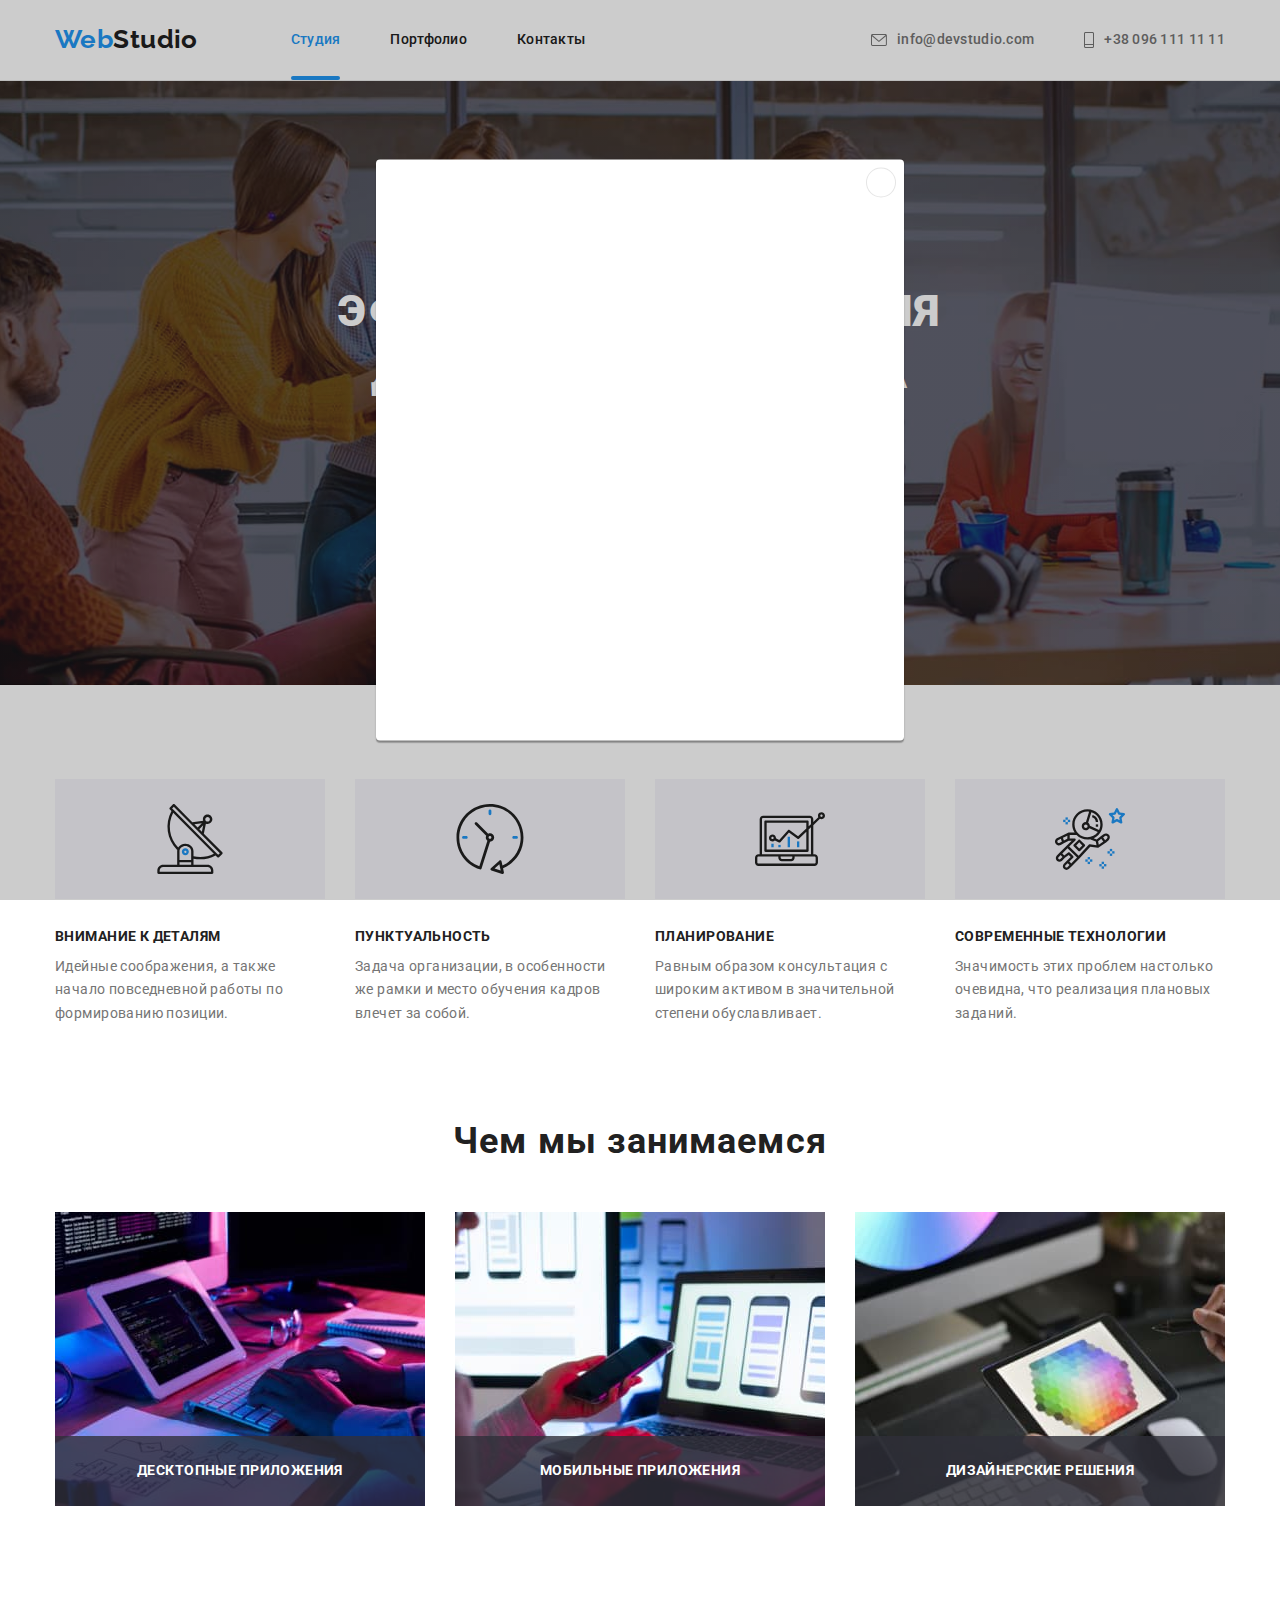
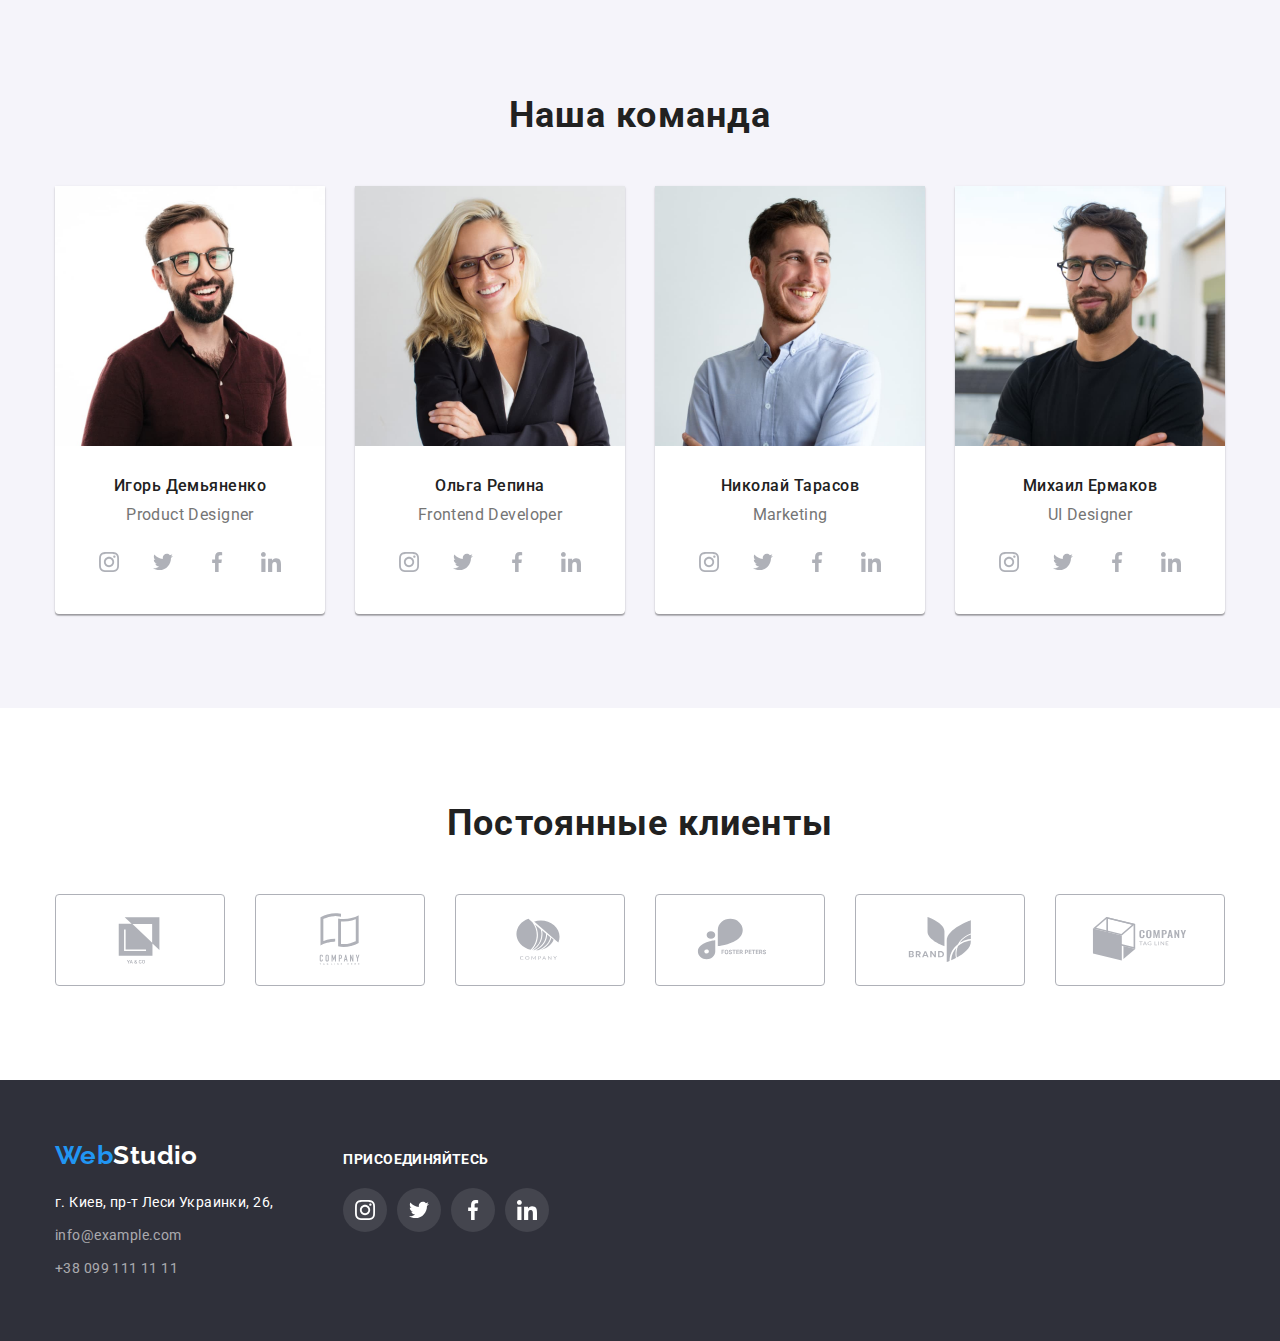
==== index.html @ ca1852e1 "Add overlay portfolio and modal" ====
<!DOCTYPE html>
<html lang="ru">
  <head>
    <meta charset="UTF-8" />
    <meta http-equiv="X-UA-Compatible" content="IE=edge" />
    <meta name="viewport" content="width=device-width, initial-scale=1.0" />
    <title lang="en">WebStudio</title>
    <link
      href="https://fonts.googleapis.com/css2?family=Raleway:wght@700&family=Roboto:wght@400;500;700;900&display=swap"
      rel="stylesheet"
    />
    <link
      rel="stylesheet"
      href="https://cdnjs.cloudflare.com/ajax/libs/modern-normalize/1.1.0/modern-normalize.min.css"
    />
    <link rel="stylesheet" href="./css/styles.css" />
  </head>
  <body>
    <!--Шапка в сайте-->
    <header class="header">
      <!--Навигация в шапке-->
      <div class="container header-content">
        <nav class="header-content">
          <a href="./index.html" class="logo text"><span class="logo-first">Web</span>Studio</a>
          <ul class="naw-list">
            <li class="naw-list-item">
              <a href="./index.html" class="link text current">Студия</a>
            </li>
            <li class="naw-list-item">
              <a href="./portfolio.html" target="_blank" class="link text">Портфолио</a>
            </li>
            <li class="naw-list-item"><a href="" class="link text list">Контакты</a></li>
          </ul>
        </nav>

        <!--Блок контакты-->

        <ul class="contacts-block">
          <li class="contacts-block-item">
            <a href="mailto:info@devstudio.com" class="link text">
              <svg class="contacts-block-icon" width="16px" height="12px">
                <use href="./images/sprite.svg#icon-envelope"></use>
              </svg>
              info@devstudio.com
            </a>
          </li>
          <li class="contacts-block-item">
            <a href="tel:+380961111111" class="link text"
              ><svg class="contacts-block-icon" width="10px" height="16px">
                <use href="./images/sprite.svg#icon-mobile"></use>
              </svg>
              +38 096 111 11 11
            </a>
          </li>
        </ul>
      </div>
    </header>
    <main>
      <section class="hero">
        <h1 class="hero-title">Эффективные решения<br />для вашего бизнеса</h1>
        <button type="button" class="button-hero">Заказать услугу</button>
      </section>

      <!--Наши преимущества-->
      <section class="section">
        <div class="container">
          <!--Скрытый заголовок-->
          <h2 class="visually-hidden">Преимущества</h2>
          <ul class="benefits-list">
            <li class="benefits-item">
              <h3 class="benefits-title">Внимание к деталям</h3>
              <p>
                Идейные соображения, а также начало повседневной работы по формированию позиции.
              </p>
            </li>
            <li class="benefits-item">
              <h3 class="benefits-title">Пунктуальность</h3>
              <p>
                Задача организации, в особенности же рамки и место обучения кадров влечет за собой.
              </p>
            </li>
            <li class="benefits-item">
              <h3 class="benefits-title">Планирование</h3>
              <p>
                Равным образом консультация с широким активом в значительной степени обуславливает.
              </p>
            </li>
            <li class="benefits-item">
              <h3 class="benefits-title">Современные технологии</h3>
              <p>Значимость этих проблем настолько очевидна, что реализация плановых заданий.</p>
            </li>
          </ul>
        </div>
      </section>
      <!-- Чем мы занимаемся -->
      <section class="section about-us-section">
        <div class="container">
          <h2 class="section-title">Чем мы занимаемся</h2>
          <ul class="about-us-list">
            <li class="about-us-item">
              <div class="about-us-item-thumb">
                <img src="./images/img.jpg" alt="Десктопные приложения" width="370" height="294" />

                <p class="about-us-item-text">Десктопные приложения</p>
              </div>
            </li>
            <li class="about-us-item">
              <div class="about-us-item-thumb">
                <img src="./images/img1.jpg" alt="Мобильные приложения" width="370" height="294" />
                <p class="about-us-item-text">Мобильные приложения</p>
              </div>
            </li>
            <li class="about-us-item">
              <div class="about-us-item-thumb">
                <img src="./images/img2.jpg" alt="Мобильные приложения" width="370" height="294" />
                <p class="about-us-item-text">Дизайнерские решения</p>
              </div>
            </li>
          </ul>
        </div>
      </section>
      <!--Наша команда-->
      <section class="section team">
        <div class="container">
          <h2 class="section-title">Наша команда</h2>
          <ul class="team-list">
            <li class="team-item">
              <img src="./images/img3.jpg" alt="Photo" width="270" height="260" />
              <h3 class="team-title">Игорь Демьяненко</h3>
              <p lang="en">Product Designer</p>
              <ul class="social-icons-list">
                <li class="social-icons-item">
                  <a href="">
                    <svg class="icon" width="44" height="44">
                      <use href="./images/sprite.svg#icon-instagram"></use>
                    </svg>
                  </a>
                </li>
                <li class="social-icons-item">
                  <a href="">
                    <svg class="icon" width="44" height="44">
                      <use href="./images/sprite.svg#icon-twitter"></use>
                    </svg>
                  </a>
                </li>
                <li class="social-icons-item">
                  <a href="">
                    <svg class="icon" width="44" height="44">
                      <use href="./images/sprite.svg#icon-facebook"></use>
                    </svg>
                  </a>
                </li>
                <li class="social-icons-item">
                  <a href="">
                    <svg class="icon" width="44" height="44">
                      <use href="./images/sprite.svg#icon-linkedin"></use>
                    </svg>
                  </a>
                </li>
              </ul>
            </li>
            <li class="team-item">
              <img src="./images/img4.jpg" alt="Photo" width="270" height="260" />
              <h3 class="team-title">Ольга Репина</h3>
              <p lang="en">Frontend Developer</p>
              <ul class="social-icons-list">
                <li class="social-icons-item">
                  <a href="">
                    <svg class="icon" width="44" height="44">
                      <use href="./images/sprite.svg#icon-instagram"></use>
                    </svg>
                  </a>
                </li>
                <li class="social-icons-item">
                  <a href="">
                    <svg class="icon" width="44" height="44">
                      <use href="./images/sprite.svg#icon-twitter"></use>
                    </svg>
                  </a>
                </li>
                <li class="social-icons-item">
                  <a href="">
                    <svg class="icon" width="44" height="44">
                      <use href="./images/sprite.svg#icon-facebook"></use>
                    </svg>
                  </a>
                </li>
                <li class="social-icons-item">
                  <a href="">
                    <svg class="icon" width="44" height="44">
                      <use href="./images/sprite.svg#icon-linkedin"></use>
                    </svg>
                  </a>
                </li>
              </ul>
            </li>
            <li class="team-item">
              <img src="./images/img5.jpg" alt="Photo" width="270" height="260" />
              <h3 class="team-title">Николай Тарасов</h3>
              <p lang="en">Marketing</p>
              <ul class="social-icons-list">
                <li class="social-icons-item">
                  <a href="">
                    <svg class="icon" width="44" height="44">
                      <use href="./images/sprite.svg#icon-instagram"></use>
                    </svg>
                  </a>
                </li>
                <li class="social-icons-item">
                  <a href="">
                    <svg class="icon" width="44" height="44">
                      <use href="./images/sprite.svg#icon-twitter"></use>
                    </svg>
                  </a>
                </li>
                <li class="social-icons-item">
                  <a href="">
                    <svg class="icon" width="44" height="44">
                      <use href="./images/sprite.svg#icon-facebook"></use>
                    </svg>
                  </a>
                </li>
                <li class="social-icons-item">
                  <a href="">
                    <svg class="icon" width="44" height="44">
                      <use href="./images/sprite.svg#icon-linkedin"></use>
                    </svg>
                  </a>
                </li>
              </ul>
            </li>
            <li class="team-item">
              <img src="./images/img6.jpg" alt="Photo" width="270" height="260" />
              <h3 class="team-title">Михаил Ермаков</h3>
              <p lang="en">UI Designer</p>
              <ul class="social-icons-list">
                <li class="social-icons-item">
                  <a href="">
                    <svg class="icon" width="44" height="44">
                      <use href="./images/sprite.svg#icon-instagram"></use>
                    </svg>
                  </a>
                </li>
                <li class="social-icons-item">
                  <a href="">
                    <svg class="icon" width="44" height="44">
                      <use href="./images/sprite.svg#icon-twitter"></use>
                    </svg>
                  </a>
                </li>
                <li class="social-icons-item">
                  <a href="">
                    <svg class="icon" width="44" height="44">
                      <use href="./images/sprite.svg#icon-facebook"></use>
                    </svg>
                  </a>
                </li>
                <li class="social-icons-item">
                  <a href="">
                    <svg class="icon" width="44" height="44">
                      <use href="./images/sprite.svg#icon-linkedin"></use>
                    </svg>
                  </a>
                </li>
              </ul>
            </li>
          </ul>
        </div>
      </section>
      <!-- Наши клиенты -->
      <section class="section">
        <div class="container">
          <h2 class="section-title">Постоянные клиенты</h2>
          <ul class="our-clients-list">
            <li class="our-clients-item">
              <a href="">
                <svg class="our-clients-icon" width="106px" height="60px">
                  <use href="./images/sprite.svg#icon-logo-5"></use>
                </svg>
              </a>
            </li>
            <li class="our-clients-item">
              <a href="">
                <svg class="our-clients-icon" width="106px" height="60px">
                  <use href="./images/sprite.svg#icon-logo-4"></use>
                </svg>
              </a>
            </li>
            <li class="our-clients-item">
              <a href="">
                <svg class="our-clients-icon" width="106px" height="60px">
                  <use href="./images/sprite.svg#icon-logo-3"></use>
                </svg>
              </a>
            </li>
            <li class="our-clients-item">
              <a href="">
                <svg class="our-clients-icon" width="106px" height="60px">
                  <use href="./images/sprite.svg#icon-logo-2"></use>
                </svg>
              </a>
            </li>
            <li class="our-clients-item">
              <a href="">
                <svg class="our-clients-icon" width="106px" height="60px">
                  <use href="./images/sprite.svg#icon-logo-1"></use>
                </svg>
              </a>
            </li>
            <li class="our-clients-item">
              <a href="">
                <svg class="our-clients-icon" width="106px" height="60px">
                  <use href="./images/sprite.svg#icon-logo-6"></use>
                </svg>
              </a>
            </li>
          </ul>
        </div>
      </section>
    </main>
    <!--Футер-->
    <footer class="footer">
      <div class="container footer-container">
        <div class="footer-box">
          <a href="" class="logo-footer text"> <span class="logo-footer-first">Web</span>Studio </a>

          <address>
            <ul class="contacts-footer">
              <li><a href="" class="link-address text"> г. Киев, пр-т Леси Украинки, 26,</a></li>
              <li>
                <a href="mailto:info@example.com" class="link-mail-footer link text"
                  >info@example.com</a
                >
              </li>
              <li>
                <a href="tel:+380991111111" class="link-tel-footer link text">+38 099 111 11 11</a>
              </li>
            </ul>
          </address>
        </div>

        <div class="footer-social-box">
          <p class="footer-text">Присоединяйтесь</p>
          <ul class="footer-social-list">
            <li class="footer-social-item">
              <a href="">
                <svg class="icon-footer" width="44" height="44">
                  <use href="./images/sprite.svg#icon-instagram"></use>
                </svg>
              </a>
            </li>
            <li class="footer-social-item">
              <a href="">
                <svg class="icon-footer" width="44" height="44">
                  <use href="./images/sprite.svg#icon-twitter"></use>
                </svg>
              </a>
            </li>
            <li class="footer-social-item">
              <a href="">
                <svg class="icon-footer" width="44" height="44">
                  <use href="./images/sprite.svg#icon-facebook"></use>
                </svg>
              </a>
            </li>
            <li class="footer-social-item">
              <a href="">
                <svg class="icon-footer" width="44" height="44">
                  <use href="./images/sprite.svg#icon-linkedin"></use>
                </svg>
              </a>
            </li>
          </ul>
        </div>
      </div>
    </footer>
    <div class="backdrop">
      <div class="modal">
        <button type="button" class="modal-btn">
          <swg class="modal-icon-btn" width="11" height="11">
            <use href="./images/sprite.svg#icon-cross"></use>
          </swg>
        </button>
      </div>
    </div>
  </body>
</html>
---- css/styles.css ----
:root {
  --title-text-color: #212121;
  --primary-text-color: #757575;
  --accent-color: #2196f3;
  --white-color: #ffffff;
  --contacts-footer-color: rgba(255, 255, 255, 0.6);
  --bg-hero-footer: #2f303a;
  --bg-grey: #f5f4fa;
  --icon-color: #afb1b8;
  --card-set-gap: 30px;
}
body {
  background-color: var(--white-color);
  color: var(--primary-text-color);
  font-family: Roboto, sans-serif;
  font-size: 14px;
  letter-spacing: 0.03em;
}
h1,
h2,
h3,
h4,
h5,
h6,
p {
  margin: 0;
  padding: 0;
}
ul,
ol {
  margin: 0;
  padding: 0;
  list-style: none;
}
img {
  display: block;
  max-width: 100%;
  height: auto;
}
/* Утилитарные классы */
.container {
  width: 1200px;
  margin-left: auto;
  margin-right: auto;
  padding-left: 15px;
  padding-right: 15px;
  /* background-color: antiquewhite; */
  /* outline: 2px solid tomato; */
}
.section {
  /* border: 1px solid black; */
  padding-top: 94px;
  padding-bottom: 94px;
}
/* .list {
  padding: 0;
  margin: 0;
  list-style: none;
} */
.text {
  text-decoration: none;
}
.visually-hidden {
  position: absolute;
  width: 1px;
  height: 1px;
  margin: -1px;
  border: 0;
  padding: 0;
  white-space: nowrap;
  clip-path: inset(100%);
  clip: rect(0 0 0 0);
  overflow: hidden;
}

/* Хедер */
.header {
  background-color: var(--white-color);
  border-bottom: 1px solid #ececec;
}
.header-content {
  display: flex;
  align-items: center;
}
.logo {
  margin-right: 93px;
  color: var(--title-text-color);
  font-family: Raleway, sans-serif;
  font-weight: 700;
  font-size: 26px;
  line-height: 1.2;
}
.logo-first {
  color: var(--accent-color);
  font-family: Raleway, sans-serif;
  font-weight: 700;
  font-size: 26px;
  line-height: 1.2;
}
/* Навигация шапка */

.naw-list {
  display: flex;
}
.naw-list-item:not(:last-child) {
  margin-right: 50px;
}

.naw-list .link {
  display: block;
  padding-top: 32px;
  padding-bottom: 32px;

  color: var(--title-text-color);

  font-weight: 500;
  line-height: 1.14;
  letter-spacing: 0.02em;
}
.naw-list .link:hover,
.naw-list .link:focus {
  color: var(--accent-color);
  font-weight: 500;
  line-height: 1.14;
  letter-spacing: 0.02em;
}
.naw-list .link.current {
  position: relative;
  color: var(--accent-color);
  font-weight: 500;
  line-height: 1.14;
  letter-spacing: 0.02em;
}
.naw-list .link.current::after {
  position: absolute;
  bottom: 0;
  left: 0;

  content: '';
  display: inline-block;
  width: 100%;
  height: 4px;
  background: var(--accent-color);
  border-radius: 2px;
}
/* Блок контакты */
.contacts-block {
  display: flex;
  margin-left: auto;
}
.contacts-block-item:not(:last-child) {
  margin-right: 50px;
}
.contacts-block .link {
  display: flex;
  align-items: center;
  padding-top: 32px;
  padding-bottom: 32px;

  color: var(--primary-text-color);
  font-weight: 500;

  line-height: 1.14;
  letter-spacing: 0.02em;
}
.contacts-block .link:hover,
.contacts-block .link:focus {
  color: var(--accent-color);
}

.contacts-block-icon {
  margin-right: 10px;
  fill: currentColor;
}

/* Герой */
.hero-box {
  max-width: 1600px;
  margin-left: auto;
  margin-right: auto;
}
.hero {
  max-width: 1600px;
  margin-left: auto;
  margin-right: auto;
  padding-top: 200px;
  padding-bottom: 200px;
  background-color: var(--bg-hero-footer);
  text-align: center;

  background-image: linear-gradient(to right, rgba(47, 48, 58, 0.4) 40%, rgba(47, 48, 58, 0.4)),
    url(../images/Img-hero.jpg);
  background-repeat: no-repeat;
  background-size: cover;
  background-position: center;
}
.hero-title {
  margin-bottom: var(--card-set-gap);

  color: var(--white-color);
  font-weight: 900;

  font-size: 44px;
  line-height: 1.4;
  letter-spacing: 0.06em;
  text-transform: uppercase;
}
/* Кнопка */
.button-hero {
  padding: 10px 32px 10px 32px;

  box-shadow: 0px 4px 4px rgba(0, 0, 0, 0.15);
  border-radius: 4px;
  border: none;

  background-color: var(--accent-color);
  color: var(--white-color);

  font-family: inherit;
  font-weight: 700;
  font-size: 16px;
  line-height: 1.9;
  letter-spacing: 0.06em;

  cursor: pointer;
}
/* Преимущества */

.benefits-list {
  display: flex;
  flex-wrap: wrap;
  margin-left: calc(-1 * var(--card-set-gap));
  /* margin-top: calc(-1 * var(--card-set-gap)); */
}
.benefits-item {
  flex-basis: calc(100% / 4 - var(--card-set-gap));
  margin-left: var(--card-set-gap);
  /* margin-top: var(--card-set-gap); */
}
.benefits-item::before {
  display: block;
  margin-bottom: var(--card-set-gap);
  content: '';
  height: 120px;
  background-color: var(--bg-grey);
  background-repeat: no-repeat;
  background-size: auto auto;
  background-position: 50% 50%;
}
.benefits-item:first-child::before {
  background-image: url(../images/antenna\ 1.svg);
}
.benefits-item:nth-child(2)::before {
  background-image: url(../images/clock\ 1.svg);
}
.benefits-item:nth-child(3)::before {
  background-image: url(../images/diagram\ 1.svg);
}
.benefits-item:last-child::before {
  background-image: url(../images/astronaut\ 1.svg);
}

.benefits-title {
  margin-bottom: 10px;

  color: var(--title-text-color);
  font-size: 14px;

  line-height: 1.14;
  letter-spacing: 0.03em;
  text-transform: uppercase;
}
.benefits-list p {
  line-height: 1.7;
}
/* Секция */
.section-title {
  margin-bottom: 50px;

  color: var(--title-text-color);

  font-size: 36px;
  line-height: 1.17;
  letter-spacing: 0.03em;
  text-align: center;
}
/* Чем мы занимаемся */
.about-us-section {
  padding-top: 0;
}
.about-us-list {
  display: flex;
  flex-wrap: wrap;
  margin-left: calc(-1 * var(--card-set-gap));
  margin-bottom: calc(-1 * var(--card-set-gap));
}

.about-us-item {
  position: relative;

  flex-basis: calc(100% / 3 - var(--card-set-gap));
  margin-left: var(--card-set-gap);
  margin-bottom: var(--card-set-gap);
}
.about-us-item-thumb {
  position: relative;
  display: flex;
  align-items: center;
}
.about-us-item-thumb::before {
  content: '';
  position: absolute;
  bottom: 0;
  width: 100%;
  height: 70px;

  background-color: rgba(47, 48, 58, 0.8);
}

.about-us-item-text {
  position: absolute;
  width: 100%;

  margin-top: 251px;
  margin-bottom: 27px;

  font-weight: 700;
  line-height: 1.14;
  text-align: center;
  text-transform: uppercase;

  color: var(--white-color);
}

/* Наша команда */
.team {
  background-color: var(--bg-grey);
}
.team-list {
  display: flex;
  flex-wrap: wrap;
  margin-left: calc(-1 * var(--card-set-gap));
}
.team-item {
  flex-basis: calc(100% / 4 - var(--card-set-gap));
  margin-left: var(--card-set-gap);
  background-color: var(--white-color);
  box-shadow: 0px 1px 3px rgba(0, 0, 0, 0.12), 0px 1px 1px rgba(0, 0, 0, 0.14),
    0px 2px 1px rgba(0, 0, 0, 0.2);
  border-radius: 0px 0px 4px 4px;
}

.team-item > img {
  margin-bottom: var(--card-set-gap);
}
.team-title {
  margin-bottom: 10px;

  color: var(--title-text-color);

  font-weight: 500;
  font-size: 16px;
  line-height: 1.19;
  letter-spacing: 0.03em;
  text-align: center;
}
.team-list p {
  margin-bottom: 16px;
  font-size: 16px;
  line-height: 1.19;
  text-align: center;
}
/*---------------------- Соц-сети Команда--------------------------- */
.social-icons-list {
  display: flex;
  margin-right: 32px;
  margin-bottom: 30px;
  margin-left: 32px;
}
.social-icons-item {
  flex-basis: calc(100% / 4 - 10px);
  margin-right: 10px;
}
.social-icons-item:last-child {
  margin-right: 0;
}
.social-icons-item > a {
  display: block;
  border-radius: 50%;
  width: 44px;
  height: 44px;
  color: var(--icon-color);
}
.social-icons-item > a:hover {
  display: block;
  border-radius: 50%;
  width: 44px;
  height: 44px;
  background-color: var(--accent-color);
  color: var(--white-color);
}
.icon {
  fill: currentColor;
}

/*-------------- Наши клиенты --------------------------------*/
.our-clients-list {
  display: flex;
  flex-wrap: wrap;
  margin-right: calc(-1 * var(--card-set-gap));
}
.our-clients-item {
  flex-basis: calc(100% / 6 - var(--card-set-gap));
  margin-right: var(--card-set-gap);
}
.our-clients-item:last-child {
  margin-right: 0;
}
.our-clients-item > a {
  display: flex;
  align-items: center;
  justify-content: center;
  width: 170px;
  height: 92px;
  border: 1px solid var(--icon-color);
  border-radius: 4px;
  color: var(--icon-color);
}
.our-clients-item > a:hover,
.our-clients-item > a:focus {
  display: flex;
  align-items: center;
  justify-content: center;
  border: 1px solid var(--accent-color);
  border-radius: 4px;
  color: var(--accent-color);
}
.our-clients-icon {
  fill: currentColor;
}
/* Футтер */
.footer {
  padding-top: 60px;
  padding-bottom: 60px;
  background-color: var(--bg-hero-footer);
}

/* ------------------------------------------ */
.footer-container {
  display: flex;
  align-items: baseline;
}
.footer-social-box {
  margin-left: 70px;
}
.footer-text {
  margin-bottom: 20px;
  font-weight: 700;
  font-size: 14px;
  line-height: 1.14;
  letter-spacing: 0.03em;
  text-transform: uppercase;
  color: var(--white-color);
}
.footer-social-list {
  display: flex;
  flex-wrap: wrap;
  margin-right: -10px;
}
.footer-social-item > a {
  display: block;
  border-radius: 50%;
  width: 44px;
  height: 44px;
  background-color: rgba(255, 255, 255, 0.1);
  color: var(--white-color);
}
.footer-social-item > a:hover {
  display: block;
  border-radius: 50%;
  width: 44px;
  height: 44px;
  background-color: var(--accent-color);
  color: var(--white-color);
}
.footer-social-item {
  flex-basis: calc(100% / 4 - 10px);
  margin-right: 10px;
}
.footer-social-item:last-child {
  margin-right: 0;
}
.icon-footer {
  fill: currentColor;
}
/* ------------------------------------------ */

.logo-footer {
  display: inline;

  font-family: Raleway, sans-serif;
  font-weight: 700;
  font-size: 26px;
  line-height: 1.2;

  color: var(--white-color);
}
.logo-footer-first {
  display: inline-block;
  margin-bottom: 20px;
  color: var(--accent-color);
  font-family: Raleway, sans-serif;
  font-weight: 700;
  font-size: 26px;
  line-height: 1.2;
}

.contacts-footer .link-address {
  display: inline-block;
  margin-bottom: 9px;
  color: var(--white-color);
  font-style: normal;
  line-height: 1.7;
}
.contacts-footer .link-address:hover,
.contacts-footer .link-address:focus {
  color: var(--accent-color);
}
.link-mail-footer {
  display: inline-block;
  margin-bottom: 9px;
}
.link-tel-footer {
  display: inline-block;
}
.contacts-footer .link {
  color: var(--contacts-footer-color);
  font-style: normal;
  line-height: 1.7;
}
.contacts-footer .link:hover,
.contacts-footer .link:focus {
  color: var(--accent-color);
}

/* Страница Портфолио Фильтр*/
.filters-list {
  display: flex;
  justify-content: center;
  margin-bottom: 50px;
}
.button-filter {
  padding: 6px 22px 6px 22px;
  border: none;
  border-radius: 4px;
  background-color: #f5f4fa;
  color: var(--title-text-color);
  font-family: inherit;
  font-weight: 500;
  font-size: 16px;
  line-height: 1.6;
  text-align: center;
  cursor: pointer;
}
.filter-item:not(:last-child) {
  margin-right: 8px;
}
.button-filter:hover,
.button-filter:focus {
  padding: 6px 22px 6px 22px;
  border: none;
  border-radius: 4px;

  background-color: var(--accent-color);
  color: var(--white-color);
  font-family: inherit;
  font-weight: 500;
  font-size: 16px;
  line-height: 1.6;
  text-align: center;
  box-shadow: 0px 3px 1px rgba(0, 0, 0, 0.1), 0px 1px 2px rgba(0, 0, 0, 0.08), 0px 2px;

  cursor: pointer;
}
.button-filter.current {
  padding: 6px 22px 6px 22px;
  border: none;
  border-radius: 4px;

  background-color: var(--accent-color);
  color: var(--white-color);
  font-family: inherit;
  font-weight: 500;
  font-size: 16px;
  line-height: 1.6;
  text-align: center;
  box-shadow: 0px 3px 1px rgba(0, 0, 0, 0.1), 0px 1px 2px rgba(0, 0, 0, 0.08), 0px 2px;

  cursor: pointer;
}
/* Примеры работ Портофолио  */

.works-list {
  display: flex;
  flex-wrap: wrap;
  margin-left: calc(-1 * var(--card-set-gap));
  margin-top: calc(-1 * var(--card-set-gap));
}
.works-list-item {
  flex-basis: calc(100% / 3 - var(--card-set-gap));
  margin-left: var(--card-set-gap);
  margin-top: var(--card-set-gap);

  background-color: var(--white-color);
}
.works-list-item > a:hover,
.works-list-item > a:focus {
  display: block;
  box-shadow: 0px 1px 1px rgba(0, 0, 0, 0.12), 0px 4px 4px rgba(0, 0, 0, 0.06),
    1px 4px 6px rgba(0, 0, 0, 0.16);
}
.works-list-thumb {
  position: relative;
}
.works-list-thumb::before {
  content: '';
  position: absolute;
  /* width: 100%;
  height: 100%; */
  display: inline-block;

  opacity: 0;

  background-color: rgba(33, 150, 243, 0.9);
}

.works-list-thumb:hover:before {
  content: '';
  position: absolute;
  width: 100%;
  height: 100%;
  display: inline-block;

  opacity: 1;

  background-color: rgba(33, 150, 243, 0.9);
}
.works-list-thumb-text-box {
  position: absolute;
  top: 0;
  right: 0;

  padding-top: 63px;
  padding-right: 24px;
  padding-bottom: 63px;
  padding-left: 24px;

  opacity: 0;
}
.works-list-thumb-text-box {
  position: absolute;
  top: 0;
  right: 0;

  padding-top: 63px;
  padding-right: 24px;
  padding-bottom: 63px;
  padding-left: 24px;

  opacity: 0;
}
.works-list-thumb-text {
  font-size: 18px;
  line-height: 1.6;

  color: var(--white-color);
}
.works-list-thumb-text-box:hover {
  position: absolute;
  top: 0;
  right: 0;

  opacity: 1;
}

.card-box {
  padding-top: 20px;
  padding-right: 24px;
  padding-bottom: 20px;
  padding-left: 24px;
  border: 1px solid #eeeeee;
  border-top: none;
}
.works-title {
  color: var(--title-text-color);
  font-size: 18px;
  line-height: 2;
  letter-spacing: 0.06em;
}
.works-subtitle {
  margin-top: 4px;
  color: var(--primary-text-color);
  font-size: 16px;
  line-height: 1.9;
}

/* Модальное окно */
.backdrop {
  position: fixed;
  top: 0;
  left: 0;
  width: 100%;
  height: 100%;

  background-color: rgba(0, 0, 0, 0.2);
}
.modal {
  position: absolute;
  top: 50%;
  left: 50%;
  transform: translate(-50%, -50%);

  width: 528px;
  height: 581px;

  background-color: var(--white-color);
  box-shadow: 0px 1px 3px rgba(0, 0, 0, 0.12), 0px 1px 1px rgba(0, 0, 0, 0.14),
    0px 2px 1px rgba(0, 0, 0, 0.2);
  border-radius: 4px;
}
.modal-btn {
  position: absolute;
  top: 0;
  right: 0;
  display: block;
  width: 30px;
  height: 30px;

  margin-top: 8px;
  margin-right: 8px;

  border-radius: 50%;
  border: 1px solid rgba(0, 0, 0, 0.1);

  background-color: var(--white-color);

  cursor: pointer;
}
.modal-icon-btn {
  width: 11px;
  height: 11px;
  fill: red;
}
/* #2196F3; голубой цвет
 #212121; цыет тёмный
 #757575; номер телефона параграфы
 #FFFFFF; белыйй цвет
 rgba(255, 255, 255, 0.6); коетакты в футоре
 #2F303A; бекграунд героя
 #188CE8; кнопка ховер
 #2F303A бекграунд футера
 #188CE8 кнопка хoвер*/ ;
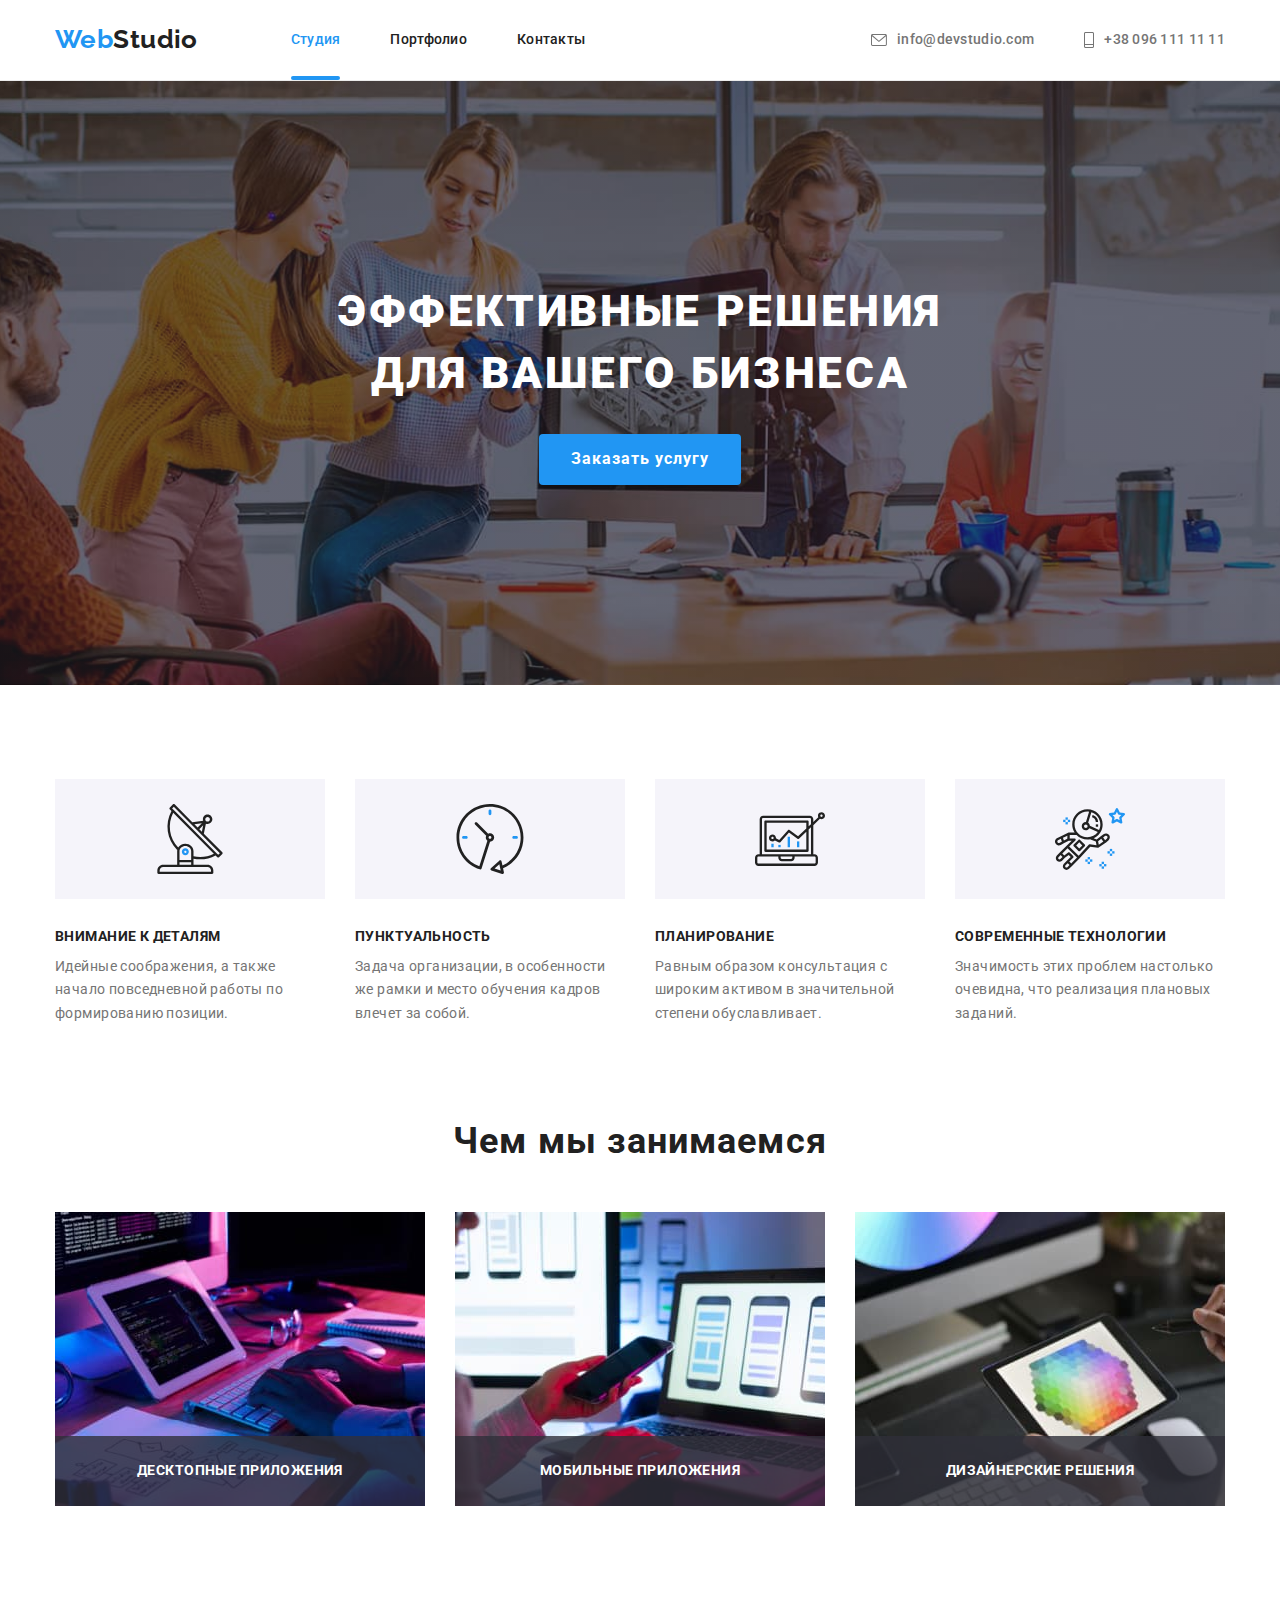
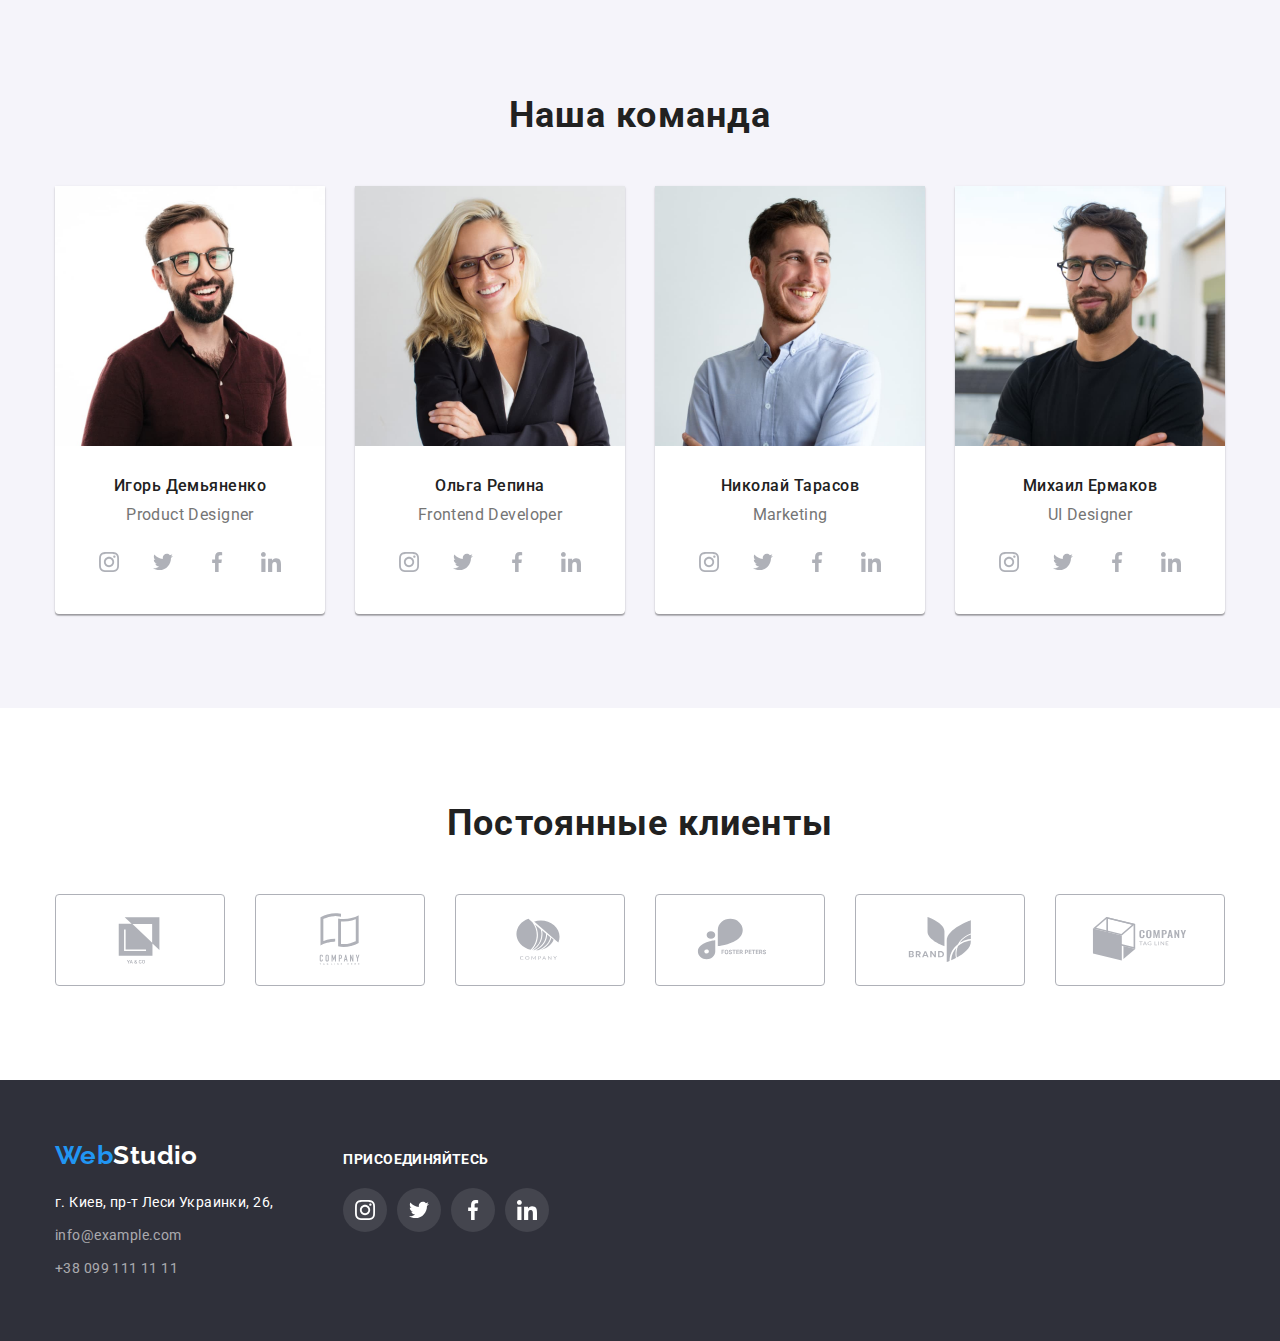
==== commit c117bb77: "Done" ====
--- a/index.html
+++ b/index.html
@@ -56,9 +56,10 @@
       </div>
     </header>
     <main>
+      <!-- Секция Герой -->
       <section class="hero">
         <h1 class="hero-title">Эффективные решения<br />для вашего бизнеса</h1>
-        <button type="button" class="button-hero">Заказать услугу</button>
+        <button type="button" class="button-hero" data-modal-open>Заказать услугу</button>
       </section>
 
       <!--Наши преимущества-->
@@ -374,14 +375,16 @@
         </div>
       </div>
     </footer>
-    <div class="backdrop">
+    <!-- Модальное окно -->
+    <div class="backdrop is-hidden" data-modal>
       <div class="modal">
-        <button type="button" class="modal-btn">
-          <swg class="modal-icon-btn" width="11" height="11">
+        <button type="button" class="modal-btn" data-modal-close>
+          <svg class="modal-icon-btn" width="11" height="11">
             <use href="./images/sprite.svg#icon-cross"></use>
-          </swg>
+          </svg>
         </button>
       </div>
     </div>
+    <script src="./js/modal.js"></script>
   </body>
 </html>
--- a/css/styles.css
+++ b/css/styles.css
@@ -52,11 +52,6 @@
   padding-top: 94px;
   padding-bottom: 94px;
 }
-/* .list {
-  padding: 0;
-  margin: 0;
-  list-style: none;
-} */
 .text {
   text-decoration: none;
 }
@@ -72,6 +67,11 @@
   clip: rect(0 0 0 0);
   overflow: hidden;
 }
+.is-hidden {
+  opacity: 0;
+  pointer-events: none;
+  visibility: hidden;
+}
 
 /* Хедер */
 .header {
@@ -116,6 +116,8 @@
   font-weight: 500;
   line-height: 1.14;
   letter-spacing: 0.02em;
+
+  transition: color 250ms cubic-bezier(0.4, 0, 0.2, 1);
 }
 .naw-list .link:hover,
 .naw-list .link:focus {
@@ -162,6 +164,8 @@
 
   line-height: 1.14;
   letter-spacing: 0.02em;
+
+  transition: color 250ms cubic-bezier(0.4, 0, 0.2, 1);
 }
 .contacts-block .link:hover,
 .contacts-block .link:focus {
@@ -185,9 +189,10 @@
   margin-right: auto;
   padding-top: 200px;
   padding-bottom: 200px;
+
+  text-align: center;
+
   background-color: var(--bg-hero-footer);
-  text-align: center;
-
   background-image: linear-gradient(to right, rgba(47, 48, 58, 0.4) 40%, rgba(47, 48, 58, 0.4)),
     url(../images/Img-hero.jpg);
   background-repeat: no-repeat;
@@ -197,13 +202,13 @@
 .hero-title {
   margin-bottom: var(--card-set-gap);
 
-  color: var(--white-color);
   font-weight: 900;
-
   font-size: 44px;
   line-height: 1.4;
   letter-spacing: 0.06em;
   text-transform: uppercase;
+
+  color: var(--white-color);
 }
 /* Кнопка */
 .button-hero {
@@ -223,25 +228,30 @@
   letter-spacing: 0.06em;
 
   cursor: pointer;
+  transition: background-color 250ms cubic-bezier(0.4, 0, 0.2, 1);
+}
+.button-hero:hover {
+  background-color: #188ce8;
 }
 /* Преимущества */
 
 .benefits-list {
   display: flex;
   flex-wrap: wrap;
+
   margin-left: calc(-1 * var(--card-set-gap));
-  /* margin-top: calc(-1 * var(--card-set-gap)); */
 }
 .benefits-item {
   flex-basis: calc(100% / 4 - var(--card-set-gap));
+
   margin-left: var(--card-set-gap);
-  /* margin-top: var(--card-set-gap); */
 }
 .benefits-item::before {
   display: block;
-  margin-bottom: var(--card-set-gap);
   content: '';
   height: 120px;
+  margin-bottom: var(--card-set-gap);
+
   background-color: var(--bg-grey);
   background-repeat: no-repeat;
   background-size: auto auto;
@@ -263,12 +273,12 @@
 .benefits-title {
   margin-bottom: 10px;
 
-  color: var(--title-text-color);
   font-size: 14px;
-
   line-height: 1.14;
   letter-spacing: 0.03em;
   text-transform: uppercase;
+
+  color: var(--title-text-color);
 }
 .benefits-list p {
   line-height: 1.7;
@@ -276,13 +286,13 @@
 /* Секция */
 .section-title {
   margin-bottom: 50px;
-
-  color: var(--title-text-color);
 
   font-size: 36px;
   line-height: 1.17;
   letter-spacing: 0.03em;
   text-align: center;
+
+  color: var(--title-text-color);
 }
 /* Чем мы занимаемся */
 .about-us-section {
@@ -291,6 +301,7 @@
 .about-us-list {
   display: flex;
   flex-wrap: wrap;
+
   margin-left: calc(-1 * var(--card-set-gap));
   margin-bottom: calc(-1 * var(--card-set-gap));
 }
@@ -344,10 +355,12 @@
 .team-item {
   flex-basis: calc(100% / 4 - var(--card-set-gap));
   margin-left: var(--card-set-gap);
-  background-color: var(--white-color);
+
   box-shadow: 0px 1px 3px rgba(0, 0, 0, 0.12), 0px 1px 1px rgba(0, 0, 0, 0.14),
     0px 2px 1px rgba(0, 0, 0, 0.2);
   border-radius: 0px 0px 4px 4px;
+
+  background-color: var(--white-color);
 }
 
 .team-item > img {
@@ -370,9 +383,10 @@
   line-height: 1.19;
   text-align: center;
 }
-/*---------------------- Соц-сети Команда--------------------------- */
+/*-------Соц-сети Команда------ */
 .social-icons-list {
   display: flex;
+
   margin-right: 32px;
   margin-bottom: 30px;
   margin-left: 32px;
@@ -386,16 +400,17 @@
 }
 .social-icons-item > a {
   display: block;
-  border-radius: 50%;
   width: 44px;
   height: 44px;
+
+  border-radius: 50%;
+
   color: var(--icon-color);
+
+  transition: color 250ms cubic-bezier(0.4, 0, 0.2, 1),
+    background-color 250ms cubic-bezier(0.4, 0, 0.2, 1);
 }
 .social-icons-item > a:hover {
-  display: block;
-  border-radius: 50%;
-  width: 44px;
-  height: 44px;
   background-color: var(--accent-color);
   color: var(--white-color);
 }
@@ -418,21 +433,21 @@
 }
 .our-clients-item > a {
   display: flex;
+  width: 170px;
+  height: 92px;
+
   align-items: center;
   justify-content: center;
-  width: 170px;
-  height: 92px;
+
   border: 1px solid var(--icon-color);
   border-radius: 4px;
+
   color: var(--icon-color);
+  transition: color 250ms cubic-bezier(0.4, 0, 0.2, 1), border 250ms cubic-bezier(0.4, 0, 0.2, 1);
 }
 .our-clients-item > a:hover,
 .our-clients-item > a:focus {
-  display: flex;
-  align-items: center;
-  justify-content: center;
   border: 1px solid var(--accent-color);
-  border-radius: 4px;
   color: var(--accent-color);
 }
 .our-clients-icon {
@@ -455,11 +470,13 @@
 }
 .footer-text {
   margin-bottom: 20px;
+
   font-weight: 700;
   font-size: 14px;
   line-height: 1.14;
   letter-spacing: 0.03em;
   text-transform: uppercase;
+
   color: var(--white-color);
 }
 .footer-social-list {
@@ -469,19 +486,16 @@
 }
 .footer-social-item > a {
   display: block;
-  border-radius: 50%;
   width: 44px;
   height: 44px;
+  border-radius: 50%;
+
   background-color: rgba(255, 255, 255, 0.1);
   color: var(--white-color);
+  transition: background-color 250ms cubic-bezier(0.4, 0, 0.2, 1);
 }
 .footer-social-item > a:hover {
-  display: block;
-  border-radius: 50%;
-  width: 44px;
-  height: 44px;
   background-color: var(--accent-color);
-  color: var(--white-color);
 }
 .footer-social-item {
   flex-basis: calc(100% / 4 - 10px);
@@ -518,9 +532,12 @@
 .contacts-footer .link-address {
   display: inline-block;
   margin-bottom: 9px;
-  color: var(--white-color);
+
   font-style: normal;
   line-height: 1.7;
+
+  color: var(--white-color);
+  transition: color 250ms cubic-bezier(0.4, 0, 0.2, 1);
 }
 .contacts-footer .link-address:hover,
 .contacts-footer .link-address:focus {
@@ -534,9 +551,10 @@
   display: inline-block;
 }
 .contacts-footer .link {
-  color: var(--contacts-footer-color);
   font-style: normal;
   line-height: 1.7;
+  color: var(--contacts-footer-color);
+  transition: color 250ms cubic-bezier(0.4, 0, 0.2, 1);
 }
 .contacts-footer .link:hover,
 .contacts-footer .link:focus {
@@ -553,20 +571,31 @@
   padding: 6px 22px 6px 22px;
   border: none;
   border-radius: 4px;
-  background-color: #f5f4fa;
-  color: var(--title-text-color);
+
   font-family: inherit;
   font-weight: 500;
   font-size: 16px;
   line-height: 1.6;
   text-align: center;
+
+  background-color: #f5f4fa;
+  color: var(--title-text-color);
   cursor: pointer;
+  transition: background-color 250ms cubic-bezier(0.4, 0, 0.2, 1),
+    color 250ms cubic-bezier(0.4, 0, 0.2, 1), box-shadow 250ms cubic-bezier(0.4, 0, 0.2, 1);
+}
+.button-filter:hover,
+.button-filter:focus {
+  background-color: var(--accent-color);
+  color: var(--white-color);
+
+  box-shadow: 0px 3px 1px rgba(0, 0, 0, 0.1), 0px 1px 2px rgba(0, 0, 0, 0.08), 0px 2px;
 }
 .filter-item:not(:last-child) {
   margin-right: 8px;
 }
-.button-filter:hover,
-.button-filter:focus {
+
+.button-filter.current {
   padding: 6px 22px 6px 22px;
   border: none;
   border-radius: 4px;
@@ -582,22 +611,6 @@
 
   cursor: pointer;
 }
-.button-filter.current {
-  padding: 6px 22px 6px 22px;
-  border: none;
-  border-radius: 4px;
-
-  background-color: var(--accent-color);
-  color: var(--white-color);
-  font-family: inherit;
-  font-weight: 500;
-  font-size: 16px;
-  line-height: 1.6;
-  text-align: center;
-  box-shadow: 0px 3px 1px rgba(0, 0, 0, 0.1), 0px 1px 2px rgba(0, 0, 0, 0.08), 0px 2px;
-
-  cursor: pointer;
-}
 /* Примеры работ Портофолио  */
 
 .works-list {
@@ -619,68 +632,34 @@
   box-shadow: 0px 1px 1px rgba(0, 0, 0, 0.12), 0px 4px 4px rgba(0, 0, 0, 0.06),
     1px 4px 6px rgba(0, 0, 0, 0.16);
 }
+.works-list-item > a:hover .works-list-thumb-text,
+.works-list-item > a:focus .works-list-thumb-text {
+  transform: translateY(0);
+}
 .works-list-thumb {
   position: relative;
-}
-.works-list-thumb::before {
-  content: '';
-  position: absolute;
-  /* width: 100%;
-  height: 100%; */
-  display: inline-block;
-
-  opacity: 0;
-
-  background-color: rgba(33, 150, 243, 0.9);
-}
-
-.works-list-thumb:hover:before {
-  content: '';
-  position: absolute;
-  width: 100%;
-  height: 100%;
-  display: inline-block;
-
-  opacity: 1;
-
-  background-color: rgba(33, 150, 243, 0.9);
-}
-.works-list-thumb-text-box {
+  overflow: hidden;
+}
+
+.works-list-thumb-text {
   position: absolute;
   top: 0;
   right: 0;
+  height: 100%;
 
   padding-top: 63px;
   padding-right: 24px;
   padding-bottom: 63px;
   padding-left: 24px;
 
-  opacity: 0;
-}
-.works-list-thumb-text-box {
-  position: absolute;
-  top: 0;
-  right: 0;
-
-  padding-top: 63px;
-  padding-right: 24px;
-  padding-bottom: 63px;
-  padding-left: 24px;
-
-  opacity: 0;
-}
-.works-list-thumb-text {
   font-size: 18px;
   line-height: 1.6;
 
   color: var(--white-color);
-}
-.works-list-thumb-text-box:hover {
-  position: absolute;
-  top: 0;
-  right: 0;
-
-  opacity: 1;
+  background-color: rgba(33, 150, 243, 0.9);
+
+  transform: translateY(100%);
+  transition: transform 250ms cubic-bezier(0.4, 0, 0.2, 1);
 }
 
 .card-box {
@@ -713,12 +692,17 @@
   height: 100%;
 
   background-color: rgba(0, 0, 0, 0.2);
+  transition: opacity 250ms cubic-bezier(0.4, 0, 0.2, 1),
+    visibility 250ms cubic-bezier(0.4, 0, 0.2, 1);
+}
+.backdrop.is-hidden .modal {
+  transform: scale(0.5);
 }
 .modal {
   position: absolute;
   top: 50%;
   left: 50%;
-  transform: translate(-50%, -50%);
+  transform: translate(-50%, -50%) scale(1);
 
   width: 528px;
   height: 581px;
@@ -727,12 +711,16 @@
   box-shadow: 0px 1px 3px rgba(0, 0, 0, 0.12), 0px 1px 1px rgba(0, 0, 0, 0.14),
     0px 2px 1px rgba(0, 0, 0, 0.2);
   border-radius: 4px;
+  transition: 250ms cubic-bezier(0.4, 0, 0.2, 1);
 }
 .modal-btn {
   position: absolute;
   top: 0;
   right: 0;
-  display: block;
+  display: flex;
+  justify-content: center;
+  align-items: center;
+
   width: 30px;
   height: 30px;
 
@@ -743,13 +731,17 @@
   border: 1px solid rgba(0, 0, 0, 0.1);
 
   background-color: var(--white-color);
+  color: #000000;
 
   cursor: pointer;
 }
+.modal-btn:hover {
+  background-color: var(--white-color);
+  color: var(--accent-color);
+}
 .modal-icon-btn {
-  width: 11px;
-  height: 11px;
-  fill: red;
+  display: block;
+  fill: currentColor;
 }
 /* #2196F3; голубой цвет
  #212121; цыет тёмный
